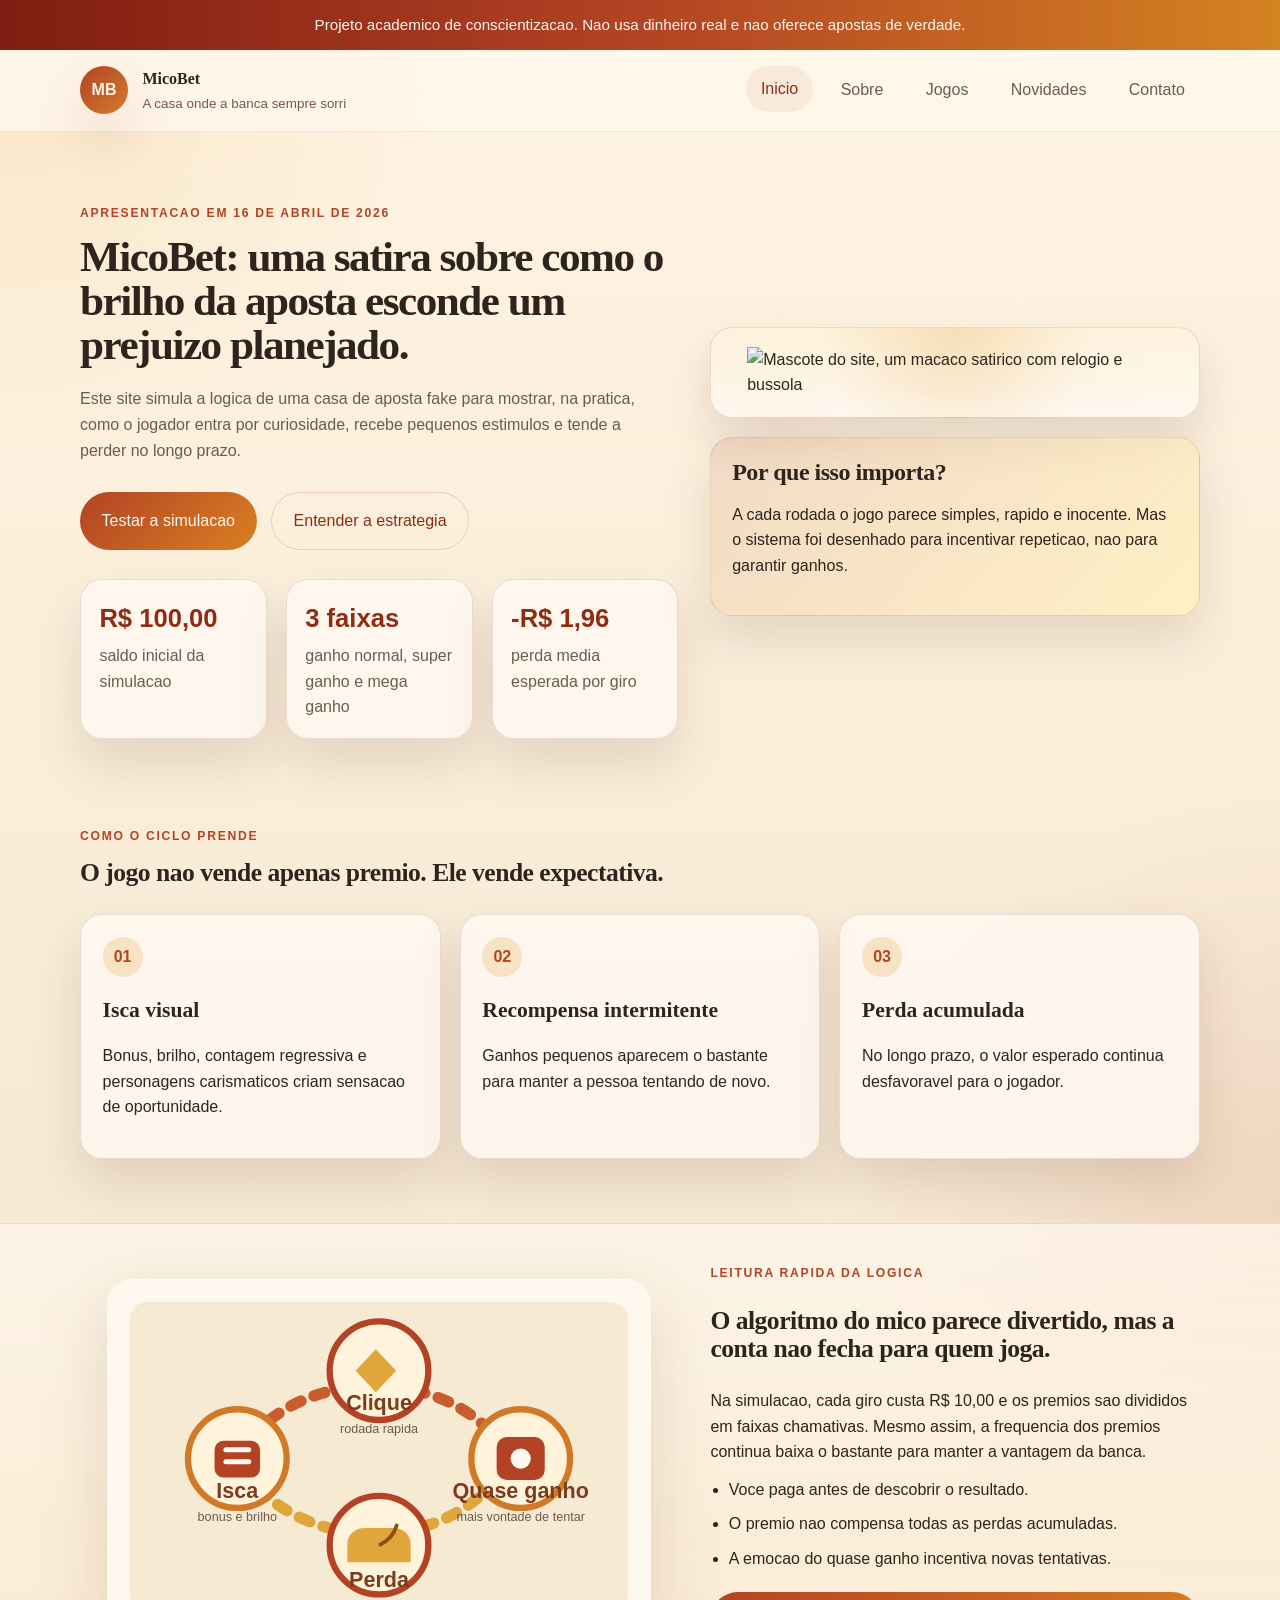
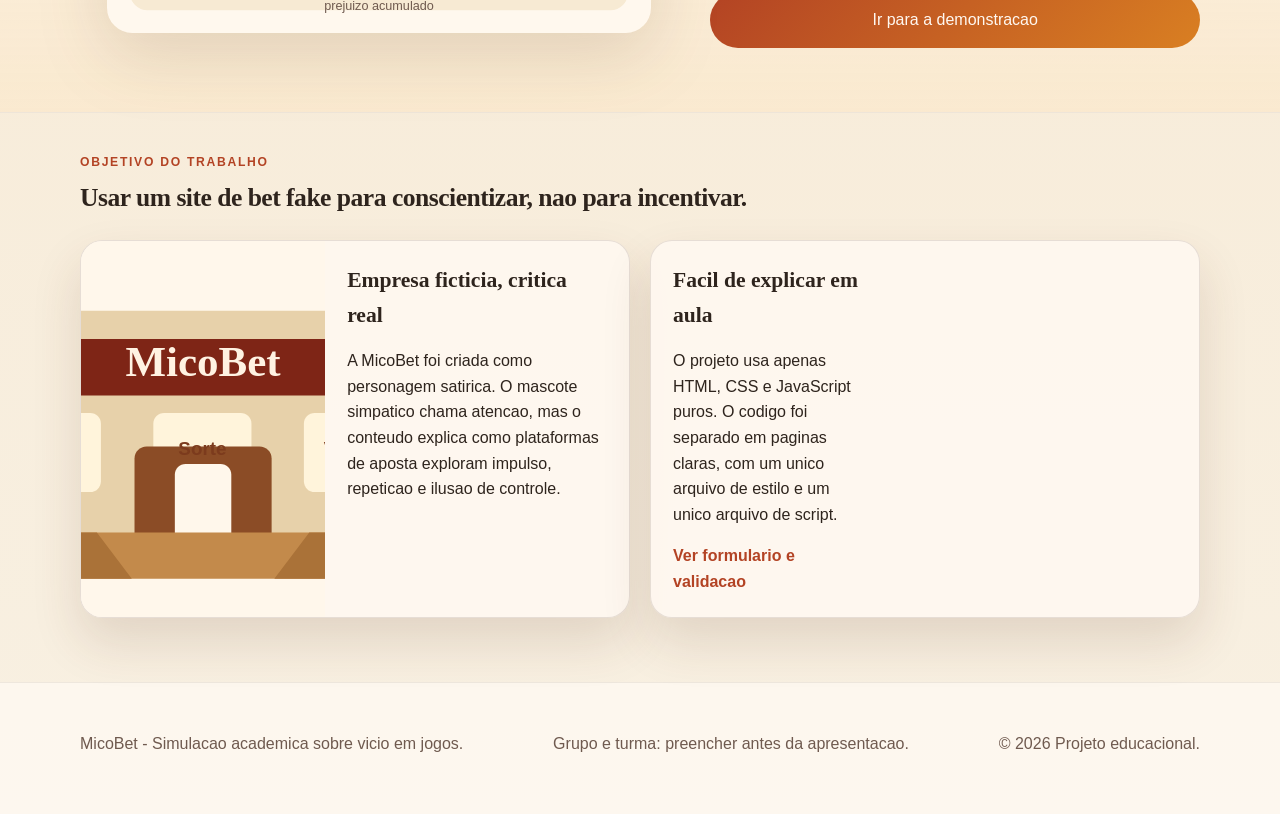
==== AV 4 Flavio/index.html @ 65031af7 "Add files via upload" ====
<!DOCTYPE html>
<html lang="pt-BR">
<head>
    <meta charset="UTF-8">
    <meta name="viewport" content="width=device-width, initial-scale=1.0">
    <title>MicoBet | Simulacao academica sobre vicio em apostas</title>
    <link rel="stylesheet" href="assets/css/styles.css">
    <script src="assets/js/script.js" defer></script>
</head>
<body>
    <div class="announcement">
        <p>Projeto academico de conscientizacao. Nao usa dinheiro real e nao oferece apostas de verdade.</p>
    </div>

    <header class="site-header">
        <div class="container site-header__inner">
            <a class="brand" href="index.html">
                <span class="brand__badge">MB</span>
                <span class="brand__text">
                    <strong>MicoBet</strong>
                    <small>A casa onde a banca sempre sorri</small>
                </span>
            </a>

            <button class="menu-toggle" type="button" aria-expanded="false" aria-label="Abrir menu">
                <span></span>
                <span></span>
                <span></span>
            </button>

            <nav class="site-nav">
                <a class="current" aria-current="page" href="index.html">Inicio</a>
                <a href="sobre.html">Sobre</a>
                <a href="jogos.html">Jogos</a>
                <a href="novidades.html">Novidades</a>
                <a href="contato.html">Contato</a>
            </nav>
        </div>
    </header>

    <main>
        <section class="hero hero--home">
            <div class="container hero__grid">
                <div class="hero__content">
                    <p class="eyebrow">Apresentacao em 16 de abril de 2026</p>
                    <h1>MicoBet: uma satira sobre como o brilho da aposta esconde um prejuizo planejado.</h1>
                    <p class="lead">
                        Este site simula a logica de uma casa de aposta fake para mostrar, na pratica, como o jogador
                        entra por curiosidade, recebe pequenos estimulos e tende a perder no longo prazo.
                    </p>

                    <div class="hero__actions">
                        <a class="button button--primary" href="jogos.html">Testar a simulacao</a>
                        <a class="button button--ghost" href="sobre.html">Entender a estrategia</a>
                    </div>

                    <div class="hero__facts">
                        <article class="fact-card">
                            <strong>R$ 100,00</strong>
                            <span>saldo inicial da simulacao</span>
                        </article>
                        <article class="fact-card">
                            <strong>3 faixas</strong>
                            <span>ganho normal, super ganho e mega ganho</span>
                        </article>
                        <article class="fact-card">
                            <strong>-R$ 1,96</strong>
                            <span>perda media esperada por giro</span>
                        </article>
                    </div>
                </div>

                <div class="hero__visual">
                    <div class="mascot-card">
                        <img src="assets/images/mascote-mico-recortado.png" alt="Mascote do site, um macaco satirico com relogio e bussola">
                    </div>
                    <aside class="warning-card">
                        <h2>Por que isso importa?</h2>
                        <p>
                            A cada rodada o jogo parece simples, rapido e inocente. Mas o sistema foi desenhado para
                            incentivar repeticao, nao para garantir ganhos.
                        </p>
                    </aside>
                </div>
            </div>
        </section>

        <section class="section">
            <div class="container">
                <div class="section-heading">
                    <p class="eyebrow">Como o ciclo prende</p>
                    <h2>O jogo nao vende apenas premio. Ele vende expectativa.</h2>
                </div>

                <div class="card-grid card-grid--three">
                    <article class="info-card">
                        <span class="info-card__number">01</span>
                        <h3>Isca visual</h3>
                        <p>Bonus, brilho, contagem regressiva e personagens carismaticos criam sensacao de oportunidade.</p>
                    </article>
                    <article class="info-card">
                        <span class="info-card__number">02</span>
                        <h3>Recompensa intermitente</h3>
                        <p>Ganhos pequenos aparecem o bastante para manter a pessoa tentando de novo.</p>
                    </article>
                    <article class="info-card">
                        <span class="info-card__number">03</span>
                        <h3>Perda acumulada</h3>
                        <p>No longo prazo, o valor esperado continua desfavoravel para o jogador.</p>
                    </article>
                </div>
            </div>
        </section>

        <section class="section section--contrast">
            <div class="container split-layout">
                <div>
                    <img class="section-image" src="assets/images/ciclo-aposta.svg" alt="Infografico mostrando o ciclo de aposta, clique e perda">
                </div>
                <div class="text-stack">
                    <p class="eyebrow">Leitura rapida da logica</p>
                    <h2>O algoritmo do mico parece divertido, mas a conta nao fecha para quem joga.</h2>
                    <p>
                        Na simulacao, cada giro custa R$ 10,00 e os premios sao divididos em faixas chamativas.
                        Mesmo assim, a frequencia dos premios continua baixa o bastante para manter a vantagem da banca.
                    </p>
                    <ul class="check-list">
                        <li>Voce paga antes de descobrir o resultado.</li>
                        <li>O premio nao compensa todas as perdas acumuladas.</li>
                        <li>A emocao do quase ganho incentiva novas tentativas.</li>
                    </ul>
                    <a class="button button--primary" href="jogos.html">Ir para a demonstracao</a>
                </div>
            </div>
        </section>

        <section class="section">
            <div class="container">
                <div class="section-heading">
                    <p class="eyebrow">Objetivo do trabalho</p>
                    <h2>Usar um site de bet fake para conscientizar, nao para incentivar.</h2>
                </div>

                <div class="card-grid card-grid--two">
                    <article class="panel-card">
                        <img src="assets/images/fachada-micobet.svg" alt="Ilustracao da fachada ficticia da empresa MicoBet">
                        <div>
                            <h3>Empresa ficticia, critica real</h3>
                            <p>
                                A MicoBet foi criada como personagem satirica. O mascote simpatico chama atencao,
                                mas o conteudo explica como plataformas de aposta exploram impulso, repeticao e ilusao de controle.
                            </p>
                        </div>
                    </article>
                    <article class="panel-card">
                        <div>
                            <h3>Facil de explicar em aula</h3>
                            <p>
                                O projeto usa apenas HTML, CSS e JavaScript puros. O codigo foi separado em paginas claras,
                                com um unico arquivo de estilo e um unico arquivo de script.
                            </p>
                            <a class="text-link" href="contato.html">Ver formulario e validacao</a>
                        </div>
                    </article>
                </div>
            </div>
        </section>
    </main>

    <footer class="site-footer">
        <div class="container site-footer__inner">
            <p>MicoBet - Simulacao academica sobre vicio em jogos.</p>
            <p>Grupo e turma: preencher antes da apresentacao.</p>
            <p>&copy; <span id="anoAtual"></span> Projeto educacional.</p>
        </div>
    </footer>
</body>
</html>
---- AV 4 Flavio/assets/css/styles.css ----
:root {
    --bg: #f6ead7;
    --bg-alt: #fff7eb;
    --panel: #1f1a17;
    --surface: rgba(255, 249, 241, 0.86);
    --surface-strong: #fffaf3;
    --border: rgba(62, 39, 25, 0.12);
    --text: #2e241d;
    --muted: #6f5a4f;
    --primary: #b34324;
    --primary-deep: #8f2c13;
    --accent: #dfa33b;
    --success: #24724d;
    --danger: #9a3d27;
    --shadow: 0 24px 50px rgba(90, 50, 25, 0.14);
    --radius-xl: 30px;
    --radius-lg: 22px;
    --radius-md: 16px;
    --radius-sm: 12px;
    --container: 1120px;
}

* {
    box-sizing: border-box;
}

html {
    scroll-behavior: smooth;
}

body {
    margin: 0;
    min-width: 1280px;
    color: var(--text);
    font-family: "Trebuchet MS", "Segoe UI", sans-serif;
    background:
        radial-gradient(circle at top left, rgba(223, 163, 59, 0.18), transparent 28rem),
        radial-gradient(circle at right center, rgba(179, 67, 36, 0.12), transparent 26rem),
        linear-gradient(180deg, #fff4e3 0%, #f7ead5 48%, #f8f0e2 100%);
    line-height: 1.6;
}

img {
    display: block;
    max-width: 100%;
}

a {
    color: inherit;
    text-decoration: none;
}

button,
input,
textarea {
    font: inherit;
}

.container {
    width: min(100% - 3rem, var(--container));
    margin: 0 auto;
}

.announcement {
    padding: 0.8rem 1rem;
    text-align: center;
    background: linear-gradient(90deg, #7f1d12, #b34324, #d48321);
    color: #fff7ef;
    font-size: 0.95rem;
}

.announcement p {
    margin: 0;
}

.site-header {
    position: sticky;
    top: 0;
    z-index: 20;
    backdrop-filter: blur(16px);
    background: rgba(255, 247, 235, 0.85);
    border-bottom: 1px solid rgba(62, 39, 25, 0.08);
}

.site-header__inner {
    display: flex;
    align-items: center;
    justify-content: space-between;
    gap: 1.5rem;
    padding: 1rem 0;
}

.brand {
    display: inline-flex;
    align-items: center;
    gap: 0.9rem;
}

.brand__badge {
    display: grid;
    place-items: center;
    width: 3rem;
    height: 3rem;
    border-radius: 50%;
    background: linear-gradient(135deg, var(--primary), #d37b2f);
    color: #fff4eb;
    font-weight: 700;
    box-shadow: var(--shadow);
}

.brand__text {
    display: grid;
    gap: 0.1rem;
}

.brand__text strong,
h1,
h2,
h3 {
    font-family: Georgia, "Times New Roman", serif;
}

.brand__text small {
    color: var(--muted);
    font-size: 0.84rem;
}

.site-nav {
    display: flex;
    align-items: center;
    gap: 0.75rem;
}

.site-nav a {
    padding: 0.65rem 0.95rem;
    border-radius: 999px;
    color: var(--muted);
    transition: background-color 0.2s ease, color 0.2s ease, transform 0.2s ease;
}

.site-nav a:hover,
.site-nav a:focus-visible,
.site-nav a.current {
    color: var(--primary-deep);
    background: rgba(179, 67, 36, 0.08);
    transform: translateY(-1px);
}

.menu-toggle {
    display: none;
    flex-direction: column;
    gap: 0.3rem;
    padding: 0.65rem;
    border: 1px solid rgba(62, 39, 25, 0.1);
    border-radius: 12px;
    background: var(--surface-strong);
}

.menu-toggle span {
    width: 1.35rem;
    height: 2px;
    border-radius: 999px;
    background: var(--panel);
}

.hero,
.page-hero {
    padding: 4.5rem 0 3rem;
}

.hero__grid,
.split-layout,
.contact-layout,
.game-dashboard {
    display: grid;
    gap: 2rem;
}

.hero__grid,
.split-layout {
    grid-template-columns: minmax(0, 1.1fr) minmax(0, 0.9fr);
    align-items: center;
}

.eyebrow {
    margin: 0 0 0.75rem;
    color: var(--primary);
    text-transform: uppercase;
    letter-spacing: 0.14em;
    font-size: 0.76rem;
    font-weight: 700;
}

h1 {
    margin: 0;
    font-size: clamp(2.7rem, 3vw, 3.8rem);
    line-height: 1.02;
    letter-spacing: -0.035em;
}

h2 {
    margin: 0 0 0.8rem;
    font-size: clamp(1.55rem, 2vw, 2.3rem);
    line-height: 1.1;
    letter-spacing: -0.02em;
}

h3 {
    margin: 0 0 0.5rem;
    font-size: 1.35rem;
}

.lead {
    margin: 1.2rem 0 0;
    max-width: 35rem;
    color: var(--muted);
    font-size: 1rem;
}

.hero__actions {
    display: flex;
    flex-wrap: wrap;
    gap: 0.9rem;
    margin: 1.8rem 0;
}

.hero__content {
    max-width: 39rem;
}

.button {
    display: inline-flex;
    align-items: center;
    justify-content: center;
    gap: 0.5rem;
    padding: 0.95rem 1.35rem;
    border: none;
    border-radius: 999px;
    cursor: pointer;
    transition: transform 0.2s ease, box-shadow 0.2s ease, opacity 0.2s ease;
}

.button:hover,
.button:focus-visible {
    transform: translateY(-2px);
    box-shadow: 0 16px 28px rgba(111, 56, 22, 0.18);
}

.button:disabled {
    opacity: 0.65;
    cursor: wait;
    transform: none;
    box-shadow: none;
}

.button--primary {
    background: linear-gradient(135deg, var(--primary), #d97f22);
    color: #fff8f1;
}

.button--ghost {
    background: transparent;
    color: var(--primary-deep);
    border: 1px solid rgba(179, 67, 36, 0.2);
}

.hero__facts,
.card-grid,
.stats-shell,
.bet-grid,
.article-grid {
    display: grid;
    gap: 1.2rem;
}

.hero__facts,
.card-grid--three {
    grid-template-columns: repeat(3, minmax(0, 1fr));
}

.card-grid--two {
    grid-template-columns: repeat(2, minmax(0, 1fr));
}

.fact-card,
.info-card,
.panel-card,
.team-card,
.bet-card,
.article-card,
.aside-box,
.history-card,
.stat-box,
.saldo-card,
.contact-form,
.warning-card,
.mascot-card {
    background: var(--surface);
    border: 1px solid var(--border);
    border-radius: var(--radius-lg);
    box-shadow: var(--shadow);
}

.fact-card {
    padding: 1.15rem;
}

.fact-card strong {
    display: block;
    color: var(--primary-deep);
    font-size: 1.6rem;
    margin-bottom: 0.25rem;
}

.fact-card span {
    color: var(--muted);
}

.hero__visual {
    display: grid;
    gap: 1.2rem;
}

.mascot-card {
    padding: 1.2rem;
    background:
        radial-gradient(circle at top, rgba(223, 163, 59, 0.24), transparent 52%),
        linear-gradient(180deg, #fff3dd, #fff8ef);
}

.mascot-card img {
    width: min(100%, 26rem);
    margin: 0 auto;
    filter: drop-shadow(0 18px 32px rgba(105, 58, 24, 0.18));
}

.warning-card {
    padding: 1.3rem;
    background: linear-gradient(135deg, rgba(179, 67, 36, 0.12), rgba(255, 240, 195, 0.92));
}

.warning-card h2 {
    font-size: 1.5rem;
}

.section {
    padding: 2.5rem 0 4rem;
}

.section--contrast {
    background: linear-gradient(180deg, rgba(255, 248, 238, 0.72), rgba(250, 233, 207, 0.94));
    border-top: 1px solid rgba(62, 39, 25, 0.08);
    border-bottom: 1px solid rgba(62, 39, 25, 0.08);
}

.section-heading {
    max-width: 46rem;
    margin-bottom: 1.7rem;
}

.info-card,
.team-card,
.bet-card,
.stat-box {
    padding: 1.35rem;
}

.info-card__number {
    display: inline-grid;
    place-items: center;
    width: 2.5rem;
    height: 2.5rem;
    margin-bottom: 1rem;
    border-radius: 50%;
    background: rgba(223, 163, 59, 0.24);
    color: var(--primary);
    font-weight: 700;
}

.panel-card {
    display: grid;
    grid-template-columns: minmax(0, 0.8fr) minmax(0, 1fr);
    overflow: hidden;
}

.panel-card img {
    height: 100%;
    object-fit: cover;
}

.panel-card div {
    padding: 1.4rem;
}

.text-link {
    color: var(--primary);
    font-weight: 700;
}

.section-image {
    width: 100%;
    max-width: 34rem;
    margin-inline: auto;
    filter: drop-shadow(0 20px 34px rgba(85, 51, 22, 0.15));
}

.text-stack {
    display: grid;
    gap: 0.75rem;
    max-width: 40rem;
}

.text-stack p:not(.eyebrow) {
    max-width: 36rem;
    margin: 0;
}

.check-list,
.bet-card__list,
.social-links,
.history-list {
    padding-left: 1.15rem;
    margin: 0;
}

.check-list li,
.bet-card__list li,
.social-links li,
.history-list li {
    margin-bottom: 0.55rem;
}

.timeline {
    display: grid;
    gap: 1rem;
}

.timeline__item {
    display: grid;
    grid-template-columns: 5.5rem minmax(0, 1fr);
    gap: 1rem;
    align-items: start;
    padding: 1.2rem;
    border-radius: var(--radius-lg);
    background: var(--surface);
    border: 1px solid var(--border);
    box-shadow: var(--shadow);
}

.timeline__item span {
    display: inline-flex;
    justify-content: center;
    padding: 0.7rem 0.9rem;
    border-radius: 999px;
    background: rgba(179, 67, 36, 0.08);
    color: var(--primary);
    font-weight: 700;
}

.team-card {
    text-align: center;
}

.team-card img {
    width: min(100%, 13rem);
    margin: 0 auto 1rem;
}

.aside-box {
    padding: 1.4rem;
}

.saldo-card {
    display: grid;
    grid-template-columns: 10rem minmax(0, 1fr);
    gap: 1rem;
    align-items: center;
    padding: 1.2rem;
    background:
        linear-gradient(180deg, rgba(255, 240, 195, 0.88), rgba(255, 250, 243, 0.92));
}

.saldo-card img {
    width: 100%;
}

.saldo-card__label {
    display: block;
    margin-bottom: 0.3rem;
    color: var(--muted);
    font-size: 0.92rem;
}

.saldo-card strong {
    font-size: clamp(2rem, 4vw, 3rem);
    color: var(--primary-deep);
}

.slot-experience {
    display: grid;
    grid-template-columns: minmax(0, 1.2fr) minmax(18rem, 0.8fr);
    gap: 1.5rem;
    align-items: start;
}

.slot-machine,
.paytable-card {
    background: var(--surface);
    border: 1px solid var(--border);
    border-radius: var(--radius-lg);
    box-shadow: var(--shadow);
}

.slot-machine {
    padding: 1.4rem;
    background:
        radial-gradient(circle at top, rgba(223, 163, 59, 0.16), transparent 20rem),
        linear-gradient(180deg, rgba(255, 248, 239, 0.96), rgba(255, 235, 203, 0.92));
}

.slot-machine__intro {
    margin-bottom: 1.25rem;
}

.slot-machine__cabinet {
    padding: 1.15rem;
    border-radius: calc(var(--radius-lg) - 2px);
    background: linear-gradient(180deg, #4d2316, #7a3419 34%, #542114);
}

.slot-machine__lights {
    display: flex;
    justify-content: center;
    gap: 0.65rem;
    margin-bottom: 1rem;
}

.slot-machine__lights span {
    width: 0.85rem;
    height: 0.85rem;
    border-radius: 50%;
    background: #ffd98a;
    box-shadow: 0 0 14px rgba(255, 217, 138, 0.8);
    animation: pulse-light 1.4s ease-in-out infinite;
}

.slot-machine__lights span:nth-child(2) {
    animation-delay: 0.15s;
}

.slot-machine__lights span:nth-child(3) {
    animation-delay: 0.3s;
}

.slot-machine__lights span:nth-child(4) {
    animation-delay: 0.45s;
}

.slot-machine__lights span:nth-child(5) {
    animation-delay: 0.6s;
}

.slot-machine__screen {
    padding: 1rem;
    border-radius: var(--radius-lg);
    background:
        linear-gradient(180deg, rgba(34, 19, 12, 0.96), rgba(56, 25, 15, 0.92));
    border: 2px solid rgba(255, 218, 148, 0.35);
}

.slot-machine__bar {
    display: flex;
    flex-wrap: wrap;
    justify-content: space-between;
    gap: 0.75rem;
    margin-bottom: 1rem;
    color: #ffe6bf;
    font-size: 0.92rem;
}

.slot-reels {
    display: grid;
    grid-template-columns: repeat(3, minmax(0, 1fr));
    gap: 1rem;
}

.slot-reel {
    position: relative;
    min-height: 11.5rem;
    padding: 0.75rem;
    border-radius: 24px;
    background:
        linear-gradient(180deg, rgba(255, 232, 197, 0.24), rgba(255, 255, 255, 0.08)),
        linear-gradient(180deg, #fffdf9, #f8ead0);
    border: 3px solid rgba(255, 220, 162, 0.55);
    display: grid;
    place-items: center;
    overflow: hidden;
}

.slot-reel::before,
.slot-reel::after {
    content: "";
    position: absolute;
    left: 0;
    right: 0;
    height: 18%;
    pointer-events: none;
}

.slot-reel::before {
    top: 0;
    background: linear-gradient(180deg, rgba(76, 35, 20, 0.3), transparent);
}

.slot-reel::after {
    bottom: 0;
    background: linear-gradient(0deg, rgba(76, 35, 20, 0.3), transparent);
}

.slot-reel.is-spinning {
    box-shadow: inset 0 0 0 2px rgba(223, 163, 59, 0.35), 0 0 26px rgba(223, 163, 59, 0.2);
}

.slot-symbol {
    position: relative;
    z-index: 1;
    width: 100%;
    min-height: 8.4rem;
    border-radius: 20px;
    padding: 1rem 0.75rem;
    display: grid;
    align-content: center;
    gap: 0.35rem;
    text-align: center;
    color: #fff8ef;
    text-transform: uppercase;
    box-shadow: inset 0 -12px 26px rgba(0, 0, 0, 0.12);
}

.slot-symbol__name {
    font-size: clamp(1.45rem, 2vw, 2rem);
    font-weight: 800;
    letter-spacing: 0.08em;
}

.slot-symbol__hint {
    font-size: 0.82rem;
    letter-spacing: 0.08em;
    opacity: 0.9;
}

.slot-symbol[data-symbol="banana"],
.symbol-badge[data-symbol="banana"] {
    background: linear-gradient(180deg, #e0a63b, #b66d0a);
}

.slot-symbol[data-symbol="cofre"],
.symbol-badge[data-symbol="cofre"] {
    background: linear-gradient(180deg, #9d6b34, #70410d);
}

.slot-symbol[data-symbol="coroa"],
.symbol-badge[data-symbol="coroa"] {
    background: linear-gradient(180deg, #9a3047, #61162a);
}

.slot-symbol[data-symbol="mico"],
.symbol-badge[data-symbol="mico"] {
    background: linear-gradient(180deg, #8f4724, #52220f);
}

.slot-actions {
    display: flex;
    flex-wrap: wrap;
    gap: 0.8rem;
    justify-content: center;
    margin-top: 1.1rem;
}

.spin-button {
    min-width: 14rem;
}

.slot-sidebar {
    display: grid;
    gap: 1.2rem;
}

.paytable-card {
    padding: 1.35rem;
}

.paytable-list {
    display: grid;
    gap: 1rem;
    margin: 0;
    padding: 0;
    list-style: none;
}

.paytable-list li {
    display: grid;
    gap: 0.6rem;
    padding: 1rem;
    border-radius: var(--radius-md);
    background: rgba(255, 246, 233, 0.9);
    border: 1px solid rgba(62, 39, 25, 0.08);
}

.paytable-symbols {
    display: flex;
    flex-wrap: wrap;
    gap: 0.45rem;
}

.symbol-badge {
    display: inline-flex;
    align-items: center;
    justify-content: center;
    min-width: 4.9rem;
    padding: 0.55rem 0.7rem;
    border-radius: 999px;
    color: #fff8ef;
    font-size: 0.76rem;
    font-weight: 800;
    letter-spacing: 0.08em;
    text-transform: uppercase;
}

.bet-grid {
    grid-template-columns: repeat(3, minmax(0, 1fr));
}

.bet-card {
    display: grid;
    gap: 1rem;
    background:
        linear-gradient(180deg, rgba(255, 249, 241, 0.92), rgba(255, 237, 205, 0.86));
}

.bet-card__tag {
    justify-self: start;
    padding: 0.45rem 0.75rem;
    border-radius: 999px;
    background: rgba(179, 67, 36, 0.08);
    color: var(--primary);
    font-weight: 700;
    font-size: 0.82rem;
}

.bet-card__list {
    color: var(--muted);
}

.game-dashboard {
    grid-template-columns: minmax(0, 1.2fr) minmax(18rem, 0.8fr);
    align-items: start;
}

.dashboard-main {
    display: grid;
    gap: 1.2rem;
}

.dashboard-side,
.contact-sidebar {
    display: grid;
    gap: 1.2rem;
}

.status-panel {
    padding: 1.2rem 1.4rem;
    border-radius: var(--radius-lg);
    font-weight: 700;
}

.status-panel--neutral {
    background: rgba(223, 163, 59, 0.16);
    color: #6b4a0f;
}

.status-panel--win {
    background: rgba(36, 114, 77, 0.14);
    color: #1f5e40;
}

.status-panel--loss {
    background: rgba(154, 61, 39, 0.12);
    color: #7f2f1f;
}

.status-panel--normal {
    background: rgba(223, 163, 59, 0.2);
    color: #7f5310;
}

.status-panel--super {
    background: rgba(154, 48, 71, 0.14);
    color: #6f1930;
}

.status-panel--mega {
    background: rgba(36, 114, 77, 0.15);
    color: #1f5e40;
}

.stats-shell {
    grid-template-columns: repeat(3, minmax(0, 1fr));
}

.stat-box span {
    display: block;
    color: var(--muted);
    margin-bottom: 0.3rem;
}

.stat-box strong {
    font-size: 1.8rem;
    color: var(--primary-deep);
}

.mini-note {
    color: var(--muted);
}

.history-card {
    padding: 1.35rem;
}

.history-list {
    color: var(--muted);
}

.article-grid {
    grid-template-columns: repeat(3, minmax(0, 1fr));
}

.article-card {
    overflow: hidden;
}

.article-card img {
    width: 100%;
    aspect-ratio: 16 / 10;
    object-fit: cover;
    background: #faeed7;
}

.article-card div {
    padding: 1.35rem;
}

.article-card__meta {
    margin: 0 0 0.5rem;
    color: var(--primary);
    text-transform: uppercase;
    letter-spacing: 0.08em;
    font-size: 0.8rem;
    font-weight: 700;
}

.contact-layout {
    grid-template-columns: minmax(0, 1.05fr) minmax(18rem, 0.75fr);
    align-items: start;
}

.contact-form {
    padding: 1.5rem;
}

.contact-form label {
    display: block;
    margin: 1rem 0 0.35rem;
    font-weight: 700;
}

.contact-form input,
.contact-form textarea {
    width: 100%;
    padding: 0.95rem 1rem;
    border: 1px solid rgba(62, 39, 25, 0.14);
    border-radius: var(--radius-sm);
    background: rgba(255, 255, 255, 0.88);
    color: var(--text);
}

.contact-form textarea {
    resize: vertical;
    min-height: 10rem;
}

.contact-form button {
    margin-top: 1.2rem;
}

.form-status {
    margin: 1rem 0 0;
    padding: 0.95rem 1rem;
    border-radius: var(--radius-sm);
    background: rgba(223, 163, 59, 0.14);
    color: #6b4a0f;
}

.form-status.is-error {
    background: rgba(154, 61, 39, 0.12);
    color: #7f2f1f;
}

.form-status.is-success {
    background: rgba(36, 114, 77, 0.14);
    color: #1f5e40;
}

.social-links a {
    color: var(--primary-deep);
    font-weight: 700;
}

.site-footer {
    padding: 2rem 0 2.6rem;
    border-top: 1px solid rgba(62, 39, 25, 0.08);
    background: rgba(255, 250, 243, 0.75);
}

.site-footer__inner {
    display: flex;
    flex-wrap: wrap;
    justify-content: space-between;
    gap: 1rem;
    color: var(--muted);
}

@keyframes float-up {
    from {
        opacity: 0;
        transform: translateY(18px);
    }
    to {
        opacity: 1;
        transform: translateY(0);
    }
}

@keyframes pulse-light {
    0%,
    100% {
        transform: scale(0.92);
        opacity: 0.7;
    }
    50% {
        transform: scale(1.12);
        opacity: 1;
    }
}

.hero__content,
.hero__visual,
.section-heading,
.bet-card,
.slot-machine,
.paytable-card,
.article-card,
.contact-form,
.contact-sidebar > * {
    animation: float-up 0.65s ease both;
}

.hero__visual {
    animation-delay: 0.12s;
}

.bet-card:nth-child(2),
.article-card:nth-child(2) {
    animation-delay: 0.08s;
}

.bet-card:nth-child(3),
.article-card:nth-child(3) {
    animation-delay: 0.16s;
}

@media (max-width: 980px) {
    .hero__facts,
    .stats-shell {
        grid-template-columns: repeat(2, minmax(0, 1fr));
    }
}

@media (max-width: 780px) {
    body {
        min-width: 1280px;
    }
}

@media (max-width: 640px) {
    body {
        min-width: 1280px;
    }
}
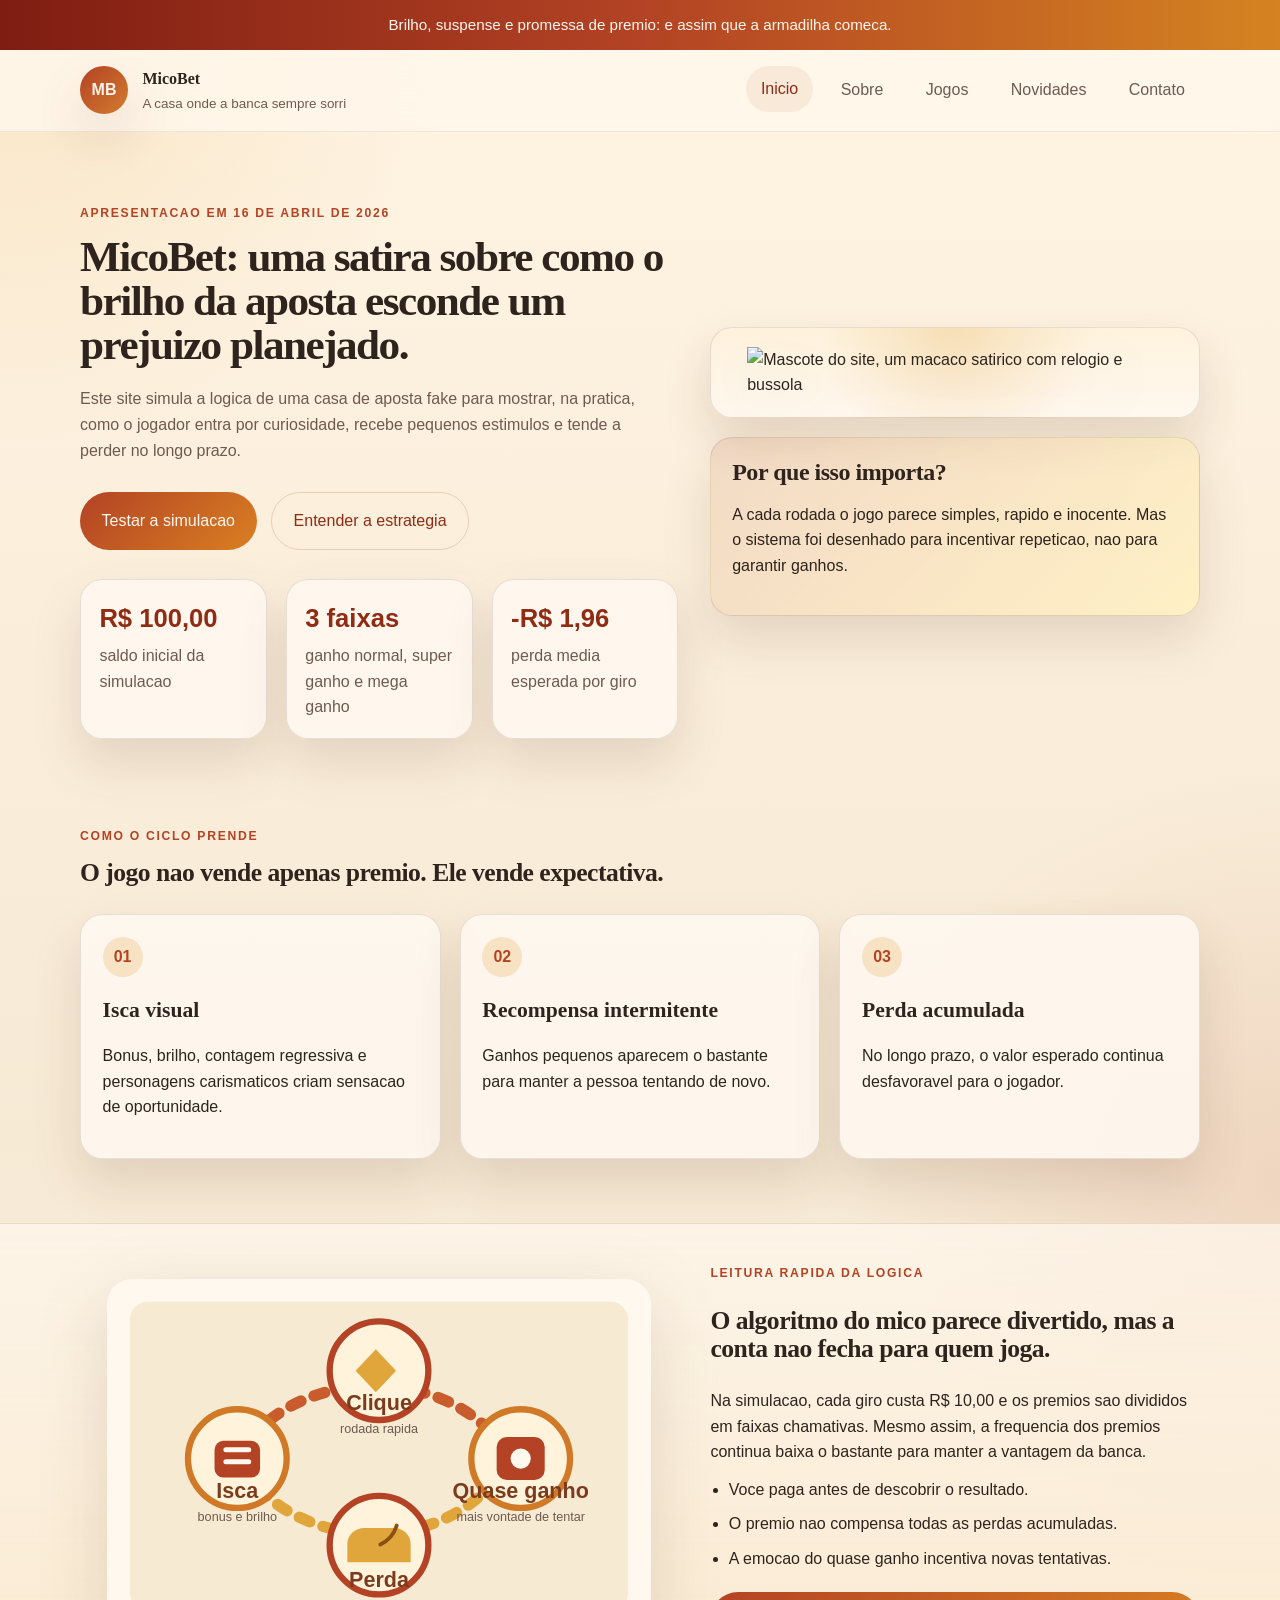
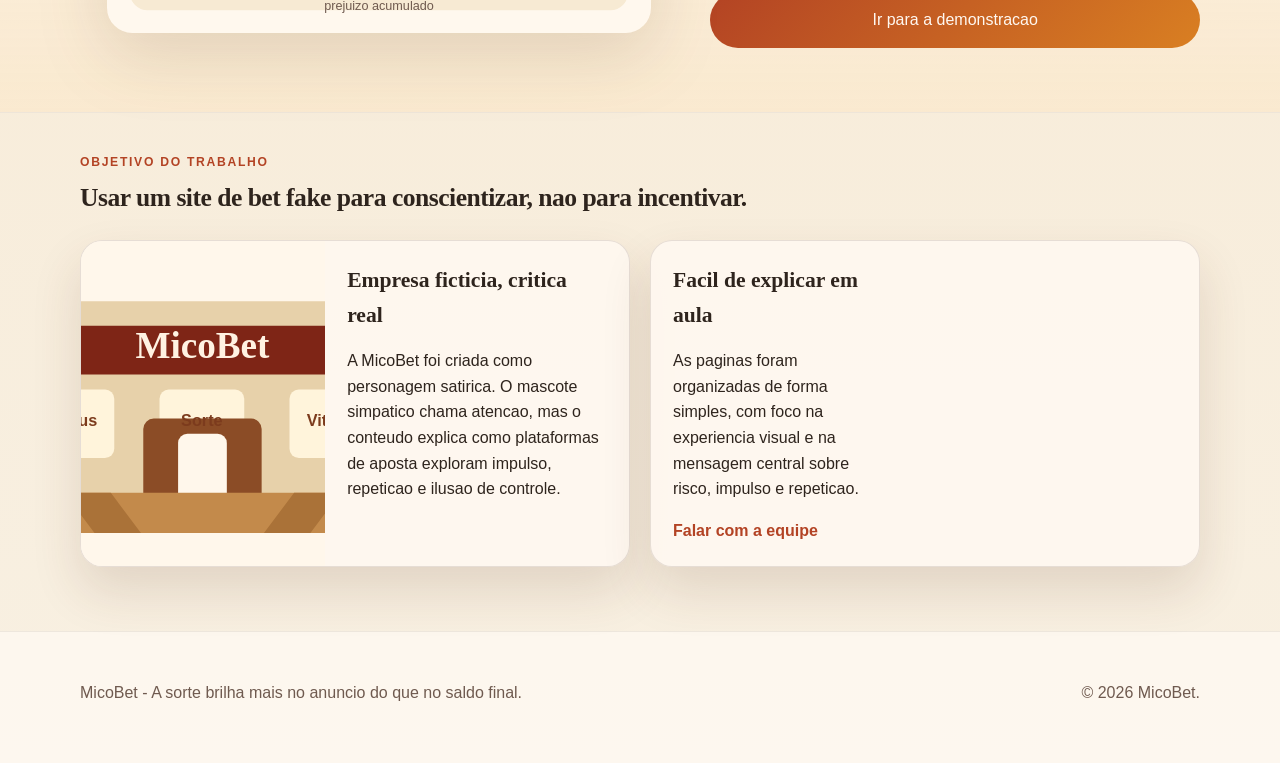
==== commit 4e8ab1c1: "Add files via upload" ====
--- a/AV 4 Flavio/index.html
+++ b/AV 4 Flavio/index.html
@@ -3,13 +3,13 @@
 <head>
     <meta charset="UTF-8">
     <meta name="viewport" content="width=device-width, initial-scale=1.0">
-    <title>MicoBet | Simulacao academica sobre vicio em apostas</title>
+    <title>MicoBet | O brilho da sorte e o risco por tras do jogo</title>
     <link rel="stylesheet" href="assets/css/styles.css">
     <script src="assets/js/script.js" defer></script>
 </head>
 <body>
     <div class="announcement">
-        <p>Projeto academico de conscientizacao. Nao usa dinheiro real e nao oferece apostas de verdade.</p>
+        <p>Brilho, suspense e promessa de premio: e assim que a armadilha comeca.</p>
     </div>
 
     <header class="site-header">
@@ -156,10 +156,10 @@
                         <div>
                             <h3>Facil de explicar em aula</h3>
                             <p>
-                                O projeto usa apenas HTML, CSS e JavaScript puros. O codigo foi separado em paginas claras,
-                                com um unico arquivo de estilo e um unico arquivo de script.
+                                As paginas foram organizadas de forma simples, com foco na experiencia visual e na mensagem
+                                central sobre risco, impulso e repeticao.
                             </p>
-                            <a class="text-link" href="contato.html">Ver formulario e validacao</a>
+                            <a class="text-link" href="contato.html">Falar com a equipe</a>
                         </div>
                     </article>
                 </div>
@@ -169,9 +169,8 @@
 
     <footer class="site-footer">
         <div class="container site-footer__inner">
-            <p>MicoBet - Simulacao academica sobre vicio em jogos.</p>
-            <p>Grupo e turma: preencher antes da apresentacao.</p>
-            <p>&copy; <span id="anoAtual"></span> Projeto educacional.</p>
+            <p>MicoBet - A sorte brilha mais no anuncio do que no saldo final.</p>
+            <p>&copy; <span id="anoAtual"></span> MicoBet.</p>
         </div>
     </footer>
 </body>
